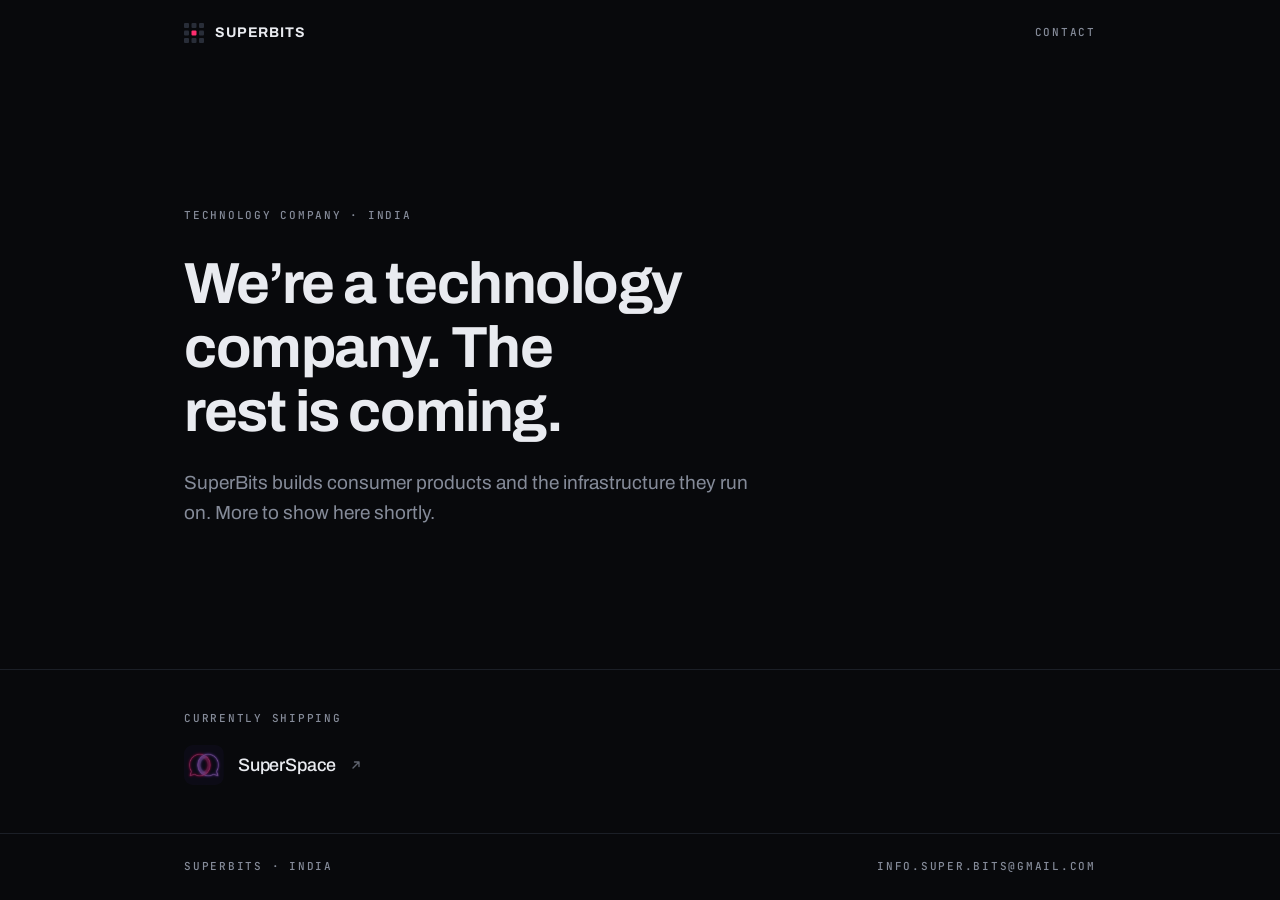
==== index.html @ 49a4d5e1 "feat: reference SuperSpace by its mark, and ship the SuperBits logo The card was doing too much for " ====
<!doctype html>
<html lang="en">
<head>
<meta charset="utf-8">
<meta name="viewport" content="width=device-width, initial-scale=1">
<title>SuperBits</title>
<meta name="description" content="SuperBits is a technology company. We build consumer products and the infrastructure they run on.">
<meta property="og:title" content="SuperBits">
<meta property="og:description" content="A technology company. We build consumer products and the infrastructure they run on.">
<meta property="og:type" content="website">
<meta property="og:url" content="https://superbits.in/">
<meta name="theme-color" content="#08090C">
<link rel="preconnect" href="https://fonts.googleapis.com">
<link rel="preconnect" href="https://fonts.gstatic.com" crossorigin>
<link rel="stylesheet" href="https://fonts.googleapis.com/css2?family=Archivo:wght@400;500;600;700&family=JetBrains+Mono:wght@500&display=swap">
<style>
:root{
  --ink:#08090C;
  --panel:#101217;
  --line:#1B1F27;
  --text:#E9EBF0;
  --muted:#858B99;
  --signal:#FF2D6F;
  --gutter:24px;
}
*{box-sizing:border-box}
html{-webkit-text-size-adjust:100%}
body{
  margin:0;
  min-height:100svh;
  display:flex;
  flex-direction:column;
  background:var(--ink);
  color:var(--text);
  font-family:Archivo,"Helvetica Neue",Arial,sans-serif;
  font-size:17px;
  line-height:1.6;
  -webkit-font-smoothing:antialiased;
  overflow-x:hidden;
}
a{color:inherit}
::selection{background:var(--signal);color:#fff}
:focus-visible{outline:2px solid var(--signal);outline-offset:3px;border-radius:2px}

.wrap{width:100%;max-width:960px;margin:0 auto;padding-inline:var(--gutter)}

.mono{
  font-family:"JetBrains Mono",ui-monospace,SFMono-Regular,Menlo,monospace;
  font-size:11px;font-weight:500;letter-spacing:.16em;text-transform:uppercase;
}

/* ---- header ---- */
header{padding-block:22px}
.bar{display:flex;align-items:center;justify-content:space-between;gap:16px}
.mark{display:flex;align-items:center;gap:11px;text-decoration:none}
.mark svg{display:block;flex:none}
.mark span{font-weight:700;letter-spacing:.06em;font-size:14px}
.bar a.contact{color:var(--muted);text-decoration:none;transition:color .15s}
.bar a.contact:hover{color:var(--text)}

/* ---- statement ---- */
main{flex:1;display:flex;align-items:center;padding-block:clamp(64px,14vh,140px)}
.eyebrow{color:var(--muted);display:block;margin-bottom:28px}
h1{
  margin:0 0 24px;
  font-weight:700;
  font-size:clamp(32px,6vw,58px);
  line-height:1.1;
  letter-spacing:-.025em;
  max-width:16ch;
  text-wrap:balance;
}
.lede{margin:0;color:var(--muted);font-size:clamp(16px,1.9vw,19px);line-height:1.6;max-width:52ch}

/* ---- currently shipping ---- */
.shipping{border-top:1px solid var(--line);padding-block:clamp(28px,5vw,40px)}
.shipping .mono{color:var(--muted);display:block;margin-bottom:18px}
.product{display:inline-flex;align-items:center;gap:14px;text-decoration:none}
/* The mark sits back until you reach for it — a reference, not a pitch. */
.product img{width:40px;height:40px;border-radius:9px;flex:none;opacity:.5;transition:opacity .18s}
.product .name{font-size:18px;font-weight:500;letter-spacing:-.01em;color:var(--text)}
.product .arrow{color:var(--muted);opacity:.7;transition:opacity .18s;display:block}
.product:hover img{opacity:1}
.product:hover .arrow{opacity:1;color:var(--text)}

/* ---- footer ---- */
footer{border-top:1px solid var(--line);padding-block:24px;color:var(--muted)}
.footrow{display:flex;justify-content:space-between;align-items:center;gap:14px;flex-wrap:wrap}
.footrow a{text-decoration:none}
.footrow a:hover{color:var(--text)}
</style>
</head>
<body>

<header>
  <div class="wrap bar">
    <span class="mark">
      <svg width="20" height="20" viewBox="0 0 20 20" aria-hidden="true">
        <g fill="#282D38">
          <rect x="0" y="0" width="5" height="5" rx="1"/><rect x="7.5" y="0" width="5" height="5" rx="1"/><rect x="15" y="0" width="5" height="5" rx="1"/>
          <rect x="0" y="7.5" width="5" height="5" rx="1"/><rect x="15" y="7.5" width="5" height="5" rx="1"/>
          <rect x="0" y="15" width="5" height="5" rx="1"/><rect x="7.5" y="15" width="5" height="5" rx="1"/><rect x="15" y="15" width="5" height="5" rx="1"/>
        </g>
        <rect x="7.5" y="7.5" width="5" height="5" rx="1" fill="#FF2D6F"/>
      </svg>
      <span>SUPERBITS</span>
    </span>
    <a class="contact mono" href="mailto:info.super.bits@gmail.com">Contact</a>
  </div>
</header>

<main>
  <div class="wrap">
    <span class="mono eyebrow">Technology company · India</span>
    <h1>We&rsquo;re a technology company. The rest is coming.</h1>
    <p class="lede">
      SuperBits builds consumer products and the infrastructure they run on.
      More to show here shortly.
    </p>
  </div>
</main>

<div class="shipping">
  <div class="wrap">
    <span class="mono">Currently shipping</span>
    <a class="product" href="https://play.google.com/store/apps/details?id=com.superbits.superspace.app" target="_blank" rel="noopener">
      <img src="[data-uri]" alt="" width="40" height="40">
      <span class="name">SuperSpace</span>
      <svg class="arrow" width="12" height="12" viewBox="0 0 16 16" fill="none" aria-hidden="true">
        <path d="M4 12L12 4M12 4H6M12 4v6" stroke="currentColor" stroke-width="1.8" stroke-linecap="round" stroke-linejoin="round"/>
      </svg>
    </a>
  </div>
</div>

<footer>
  <div class="wrap footrow">
    <span class="mono">SuperBits &middot; India</span>
    <span class="mono"><a href="mailto:info.super.bits@gmail.com">info.super.bits@gmail.com</a></span>
  </div>
</footer>

</body>
</html>
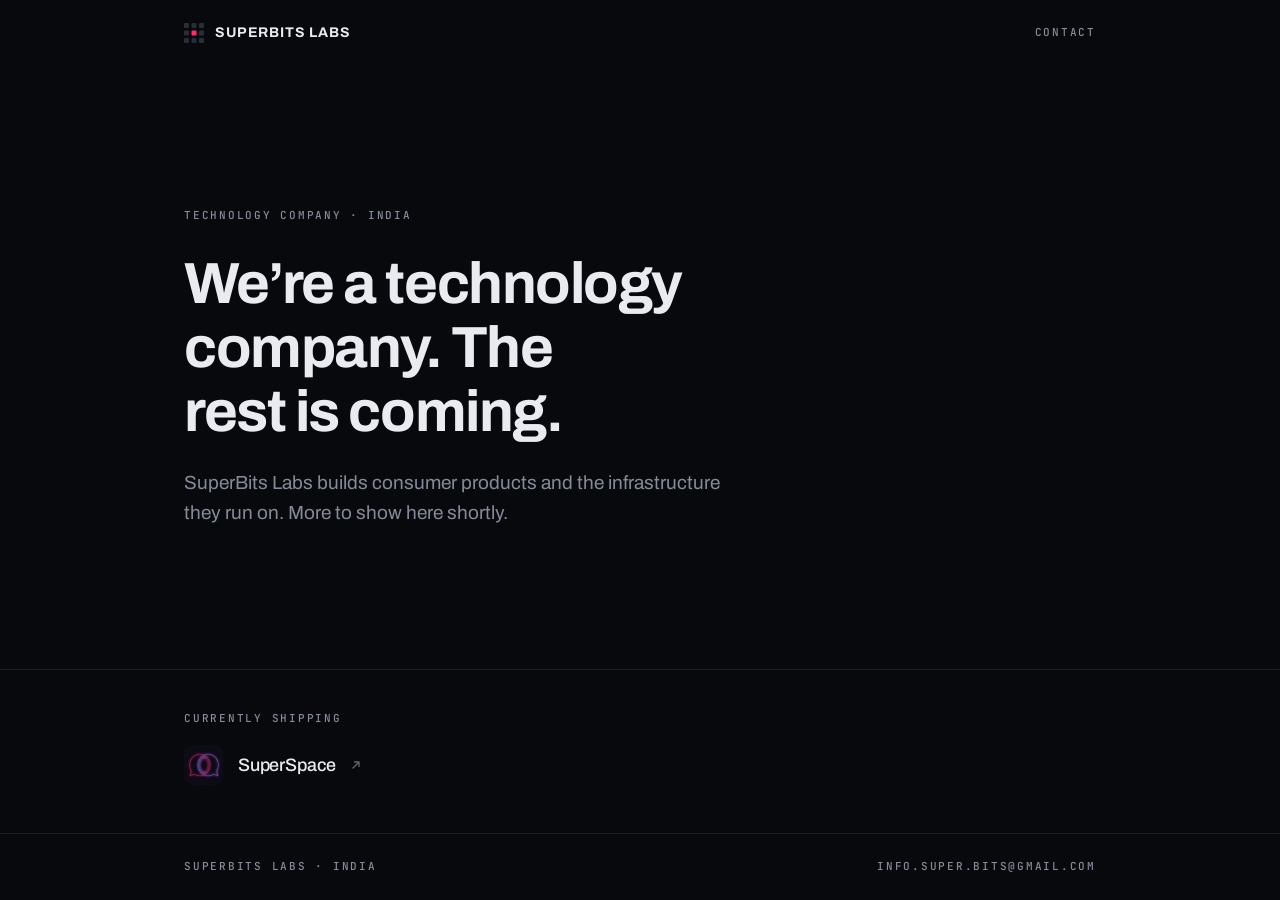
==== commit 9a6d383e: "feat: the company is SuperBits Labs Masthead, opening line, footer and page metadata all carry the f" ====
--- a/index.html
+++ b/index.html
@@ -3,9 +3,9 @@
 <head>
 <meta charset="utf-8">
 <meta name="viewport" content="width=device-width, initial-scale=1">
-<title>SuperBits</title>
-<meta name="description" content="SuperBits is a technology company. We build consumer products and the infrastructure they run on.">
-<meta property="og:title" content="SuperBits">
+<title>SuperBits Labs</title>
+<meta name="description" content="SuperBits Labs is a technology company. We build consumer products and the infrastructure they run on.">
+<meta property="og:title" content="SuperBits Labs">
 <meta property="og:description" content="A technology company. We build consumer products and the infrastructure they run on.">
 <meta property="og:type" content="website">
 <meta property="og:url" content="https://superbits.in/">
@@ -103,7 +103,7 @@
         </g>
         <rect x="7.5" y="7.5" width="5" height="5" rx="1" fill="#FF2D6F"/>
       </svg>
-      <span>SUPERBITS</span>
+      <span>SUPERBITS&nbsp;LABS</span>
     </span>
     <a class="contact mono" href="mailto:info.super.bits@gmail.com">Contact</a>
   </div>
@@ -114,7 +114,7 @@
     <span class="mono eyebrow">Technology company · India</span>
     <h1>We&rsquo;re a technology company. The rest is coming.</h1>
     <p class="lede">
-      SuperBits builds consumer products and the infrastructure they run on.
+      SuperBits Labs builds consumer products and the infrastructure they run on.
       More to show here shortly.
     </p>
   </div>
@@ -135,7 +135,7 @@
 
 <footer>
   <div class="wrap footrow">
-    <span class="mono">SuperBits &middot; India</span>
+    <span class="mono">SuperBits Labs &middot; India</span>
     <span class="mono"><a href="mailto:info.super.bits@gmail.com">info.super.bits@gmail.com</a></span>
   </div>
 </footer>
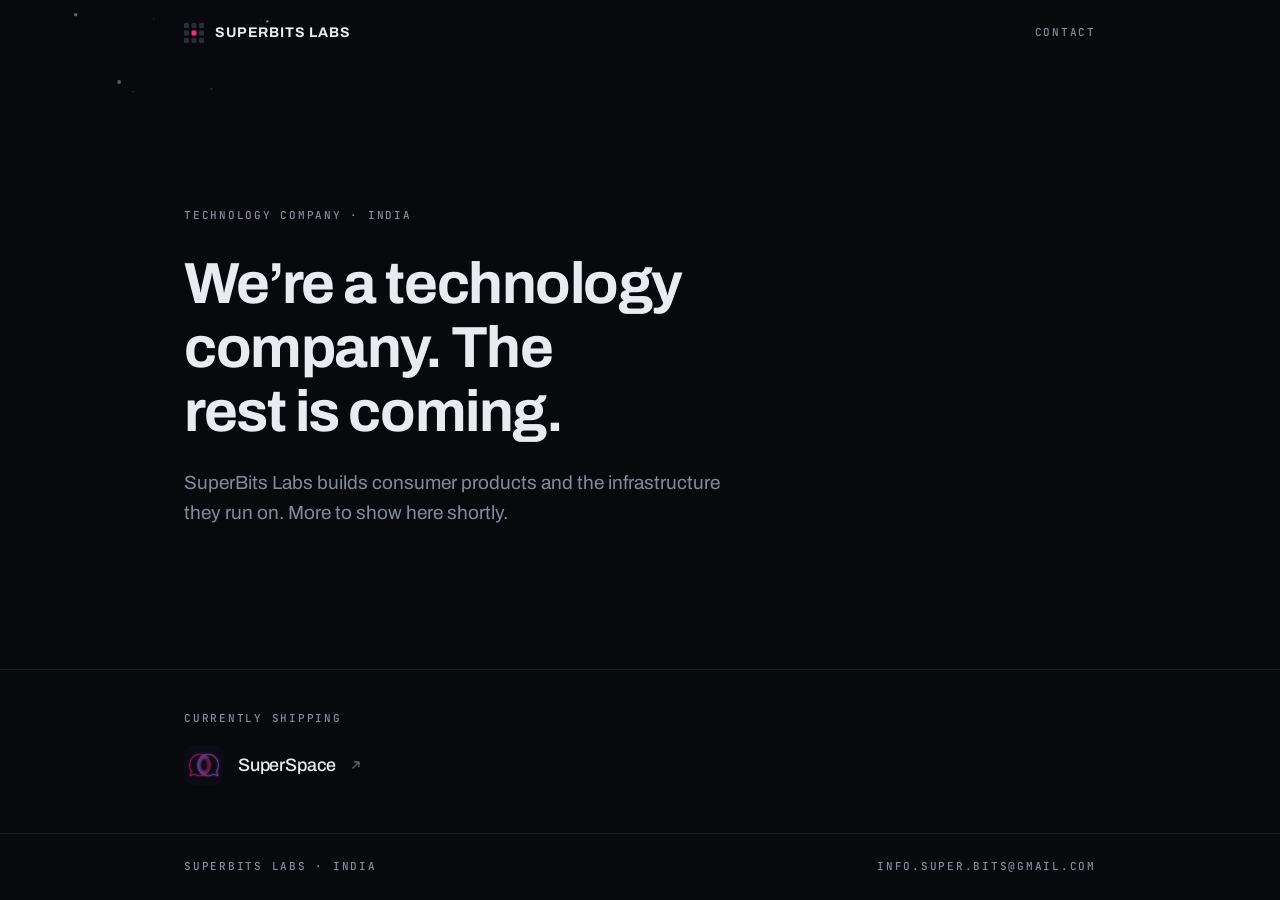
==== commit 1f29231c: "feat: a sky behind the page Three depth layers of stars, drifting slowly and twinkling, with a paral" ====
--- a/index.html
+++ b/index.html
@@ -49,6 +49,12 @@
   font-size:11px;font-weight:500;letter-spacing:.16em;text-transform:uppercase;
 }
 
+/* ---- sky ---- */
+/* Behind everything, above the body's ground colour. The content layers sit
+   at z-index 1 so nothing here can ever land on top of a word. */
+#sky{position:fixed;inset:0;z-index:0;pointer-events:none;display:block}
+header,main,.shipping,footer{position:relative;z-index:1}
+
 /* ---- header ---- */
 header{padding-block:22px}
 .bar{display:flex;align-items:center;justify-content:space-between;gap:16px}
@@ -91,6 +97,8 @@
 </style>
 </head>
 <body>
+
+<canvas id="sky" aria-hidden="true"></canvas>
 
 <header>
   <div class="wrap bar">
@@ -140,5 +148,162 @@
   </div>
 </footer>
 
+<script>
+(function () {
+  var canvas = document.getElementById('sky');
+  var ctx = canvas.getContext('2d');
+  var still = window.matchMedia('(prefers-reduced-motion: reduce)');
+  var fine = window.matchMedia('(pointer: fine)');
+
+  // Three depths. Having the near layer move and react more than the far one
+  // is what reads as distance — a single flat field of dots reads as noise.
+  var LAYERS = [
+    { depth: 0.30, size: 0.65, alpha: 0.26, drift: 3,  twinkle: 0.7 },
+    { depth: 0.62, size: 0.95, alpha: 0.38, drift: 6,  twinkle: 1.0 },
+    { depth: 1.00, size: 1.40, alpha: 0.55, drift: 10, twinkle: 1.4 }
+  ];
+  var REACH = 150;   // px around the cursor that brightens
+  var SHIFT = 26;    // px of parallax at the nearest layer
+
+  var stars = [], w = 0, h = 0, raf = null, last = 0;
+  var pointer = { nx: 0.5, ny: 0.5, x: -1e4, y: -1e4, live: false };
+  var eased = { x: 0.5, y: 0.5 };
+
+  function build() {
+    var dpr = Math.min(window.devicePixelRatio || 1, 2);
+    w = canvas.clientWidth;
+    h = canvas.clientHeight;
+    canvas.width = Math.round(w * dpr);
+    canvas.height = Math.round(h * dpr);
+    ctx.setTransform(dpr, 0, 0, dpr, 0, 0);
+
+    // Counted by area, so a phone doesn't draw a desktop's worth of stars.
+    var count = Math.min(Math.round(w * h / 5200), 260);
+    stars = [];
+    for (var i = 0; i < count; i++) {
+      var layer = LAYERS[i % LAYERS.length];
+      stars.push({
+        layer: layer,
+        x: Math.random() * w,
+        y: Math.random() * h,
+        r: layer.size * (0.6 + Math.random() * 0.8),
+        vx: (Math.random() - 0.5) * layer.drift,
+        vy: layer.drift * (0.25 + Math.random() * 0.4),
+        phase: Math.random() * Math.PI * 2,
+        // A handful carry the brand colour. Any more and it stops being a
+        // night sky and starts being a logo.
+        warm: Math.random() < 0.07
+      });
+    }
+  }
+
+  function paint(now, moving) {
+    ctx.clearRect(0, 0, w, h);
+    var px = (eased.x - 0.5) * SHIFT;
+    var py = (eased.y - 0.5) * SHIFT;
+
+    for (var i = 0; i < stars.length; i++) {
+      var s = stars[i];
+      var x = s.x - px * s.layer.depth;
+      var y = s.y - py * s.layer.depth;
+      var a = s.layer.alpha;
+      var r = s.r;
+
+      if (moving) {
+        a *= 0.64 + 0.36 * Math.sin(now * 0.0011 * s.layer.twinkle + s.phase);
+      }
+      if (pointer.live) {
+        var dx = x - pointer.x, dy = y - pointer.y;
+        var d = Math.sqrt(dx * dx + dy * dy);
+        if (d < REACH) {
+          var near = 1 - d / REACH;
+          a = Math.min(1, a + near * near * 0.55);
+          r += near * near * 1.1;
+        }
+      }
+
+      ctx.globalAlpha = a;
+      ctx.fillStyle = s.warm ? '#FF2D6F' : '#E9EBF0';
+      ctx.beginPath();
+      ctx.arc(x, y, r, 0, Math.PI * 2);
+      ctx.fill();
+    }
+    ctx.globalAlpha = 1;
+  }
+
+  function frame(now) {
+    var dt = Math.min((now - last) / 1000, 0.05);
+    last = now;
+    eased.x += (pointer.nx - eased.x) * 0.05;
+    eased.y += (pointer.ny - eased.y) * 0.05;
+
+    for (var i = 0; i < stars.length; i++) {
+      var s = stars[i];
+      s.x += s.vx * dt;
+      s.y += s.vy * dt;
+      if (s.y - 3 > h) { s.y = -3; s.x = Math.random() * w; }
+      if (s.x < -3) s.x = w + 3; else if (s.x > w + 3) s.x = -3;
+    }
+    paint(now, true);
+    raf = requestAnimationFrame(frame);
+  }
+
+  function start() {
+    stop();
+    if (still.matches) { paint(0, false); return; }   // one static sky, still a sky
+    last = performance.now();
+    raf = requestAnimationFrame(frame);
+  }
+  function stop() {
+    if (raf !== null) { cancelAnimationFrame(raf); raf = null; }
+  }
+
+  build();
+  start();
+
+  // Mobile browsers fire resize when the URL bar slides away. Rebuilding on
+  // that would reshuffle the whole sky mid-scroll, so only a real change counts.
+  var lastW = window.innerWidth, lastH = window.innerHeight;
+  window.addEventListener('resize', function () {
+    if (window.innerWidth === lastW && Math.abs(window.innerHeight - lastH) < 120) return;
+    lastW = window.innerWidth; lastH = window.innerHeight;
+    build();
+    start();
+  });
+
+  // Hover only where there is a real cursor; a touch screen has none, and the
+  // drift is the whole effect there.
+  if (fine.matches) {
+    window.addEventListener('pointermove', function (e) {
+      if (e.pointerType !== 'mouse') return;
+      pointer.live = true;
+      pointer.x = e.clientX;
+      pointer.y = e.clientY;
+      pointer.nx = e.clientX / window.innerWidth;
+      pointer.ny = e.clientY / window.innerHeight;
+      if (still.matches) paint(0, false);
+    }, { passive: true });
+
+    // pointerleave doesn't fire on window. A mouseout with no relatedTarget
+    // is the one event that reliably means "the cursor left the page".
+    var release = function () {
+      pointer.live = false;
+      pointer.nx = 0.5;
+      pointer.ny = 0.5;
+      if (still.matches) paint(0, false);
+    };
+    document.addEventListener('mouseout', function (e) {
+      if (!e.relatedTarget) release();
+    });
+    window.addEventListener('blur', release);
+  }
+
+  // Nothing to animate for a tab nobody is looking at.
+  document.addEventListener('visibilitychange', function () {
+    if (document.hidden) stop(); else start();
+  });
+})();
+</script>
+
 </body>
 </html>
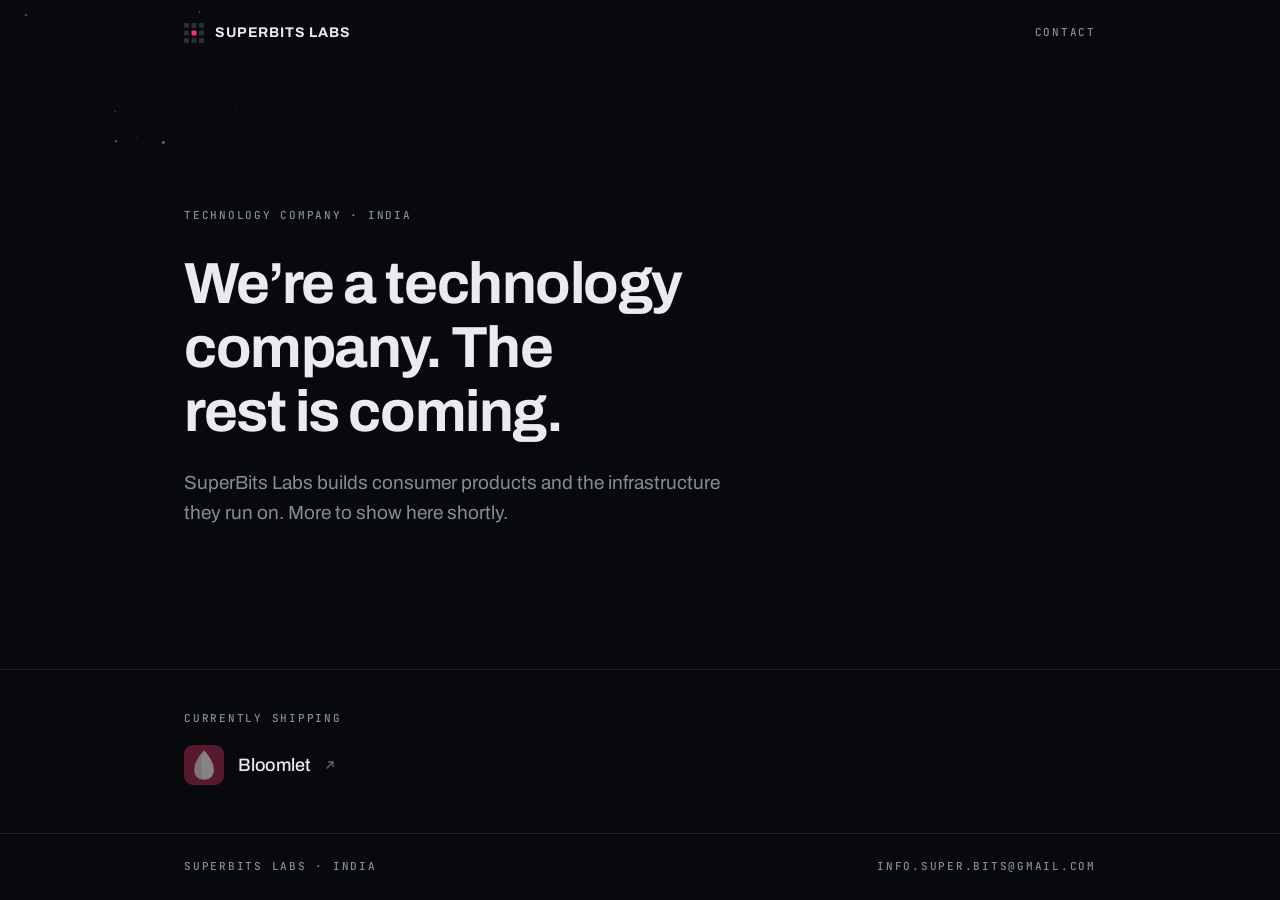
==== commit f5772848: "feat: the product is Bloomlet, and it points at its own site Name, icon and destination all move tog" ====
--- a/index.html
+++ b/index.html
@@ -131,9 +131,9 @@
 <div class="shipping">
   <div class="wrap">
     <span class="mono">Currently shipping</span>
-    <a class="product" href="https://play.google.com/store/apps/details?id=com.superbits.superspace.app" target="_blank" rel="noopener">
-      <img src="[data-uri]" alt="" width="40" height="40">
-      <span class="name">SuperSpace</span>
+    <a class="product" href="https://bloomlet.superbits.in" target="_blank" rel="noopener">
+      <img src="[data-uri]" alt="" width="40" height="40">
+      <span class="name">Bloomlet</span>
       <svg class="arrow" width="12" height="12" viewBox="0 0 16 16" fill="none" aria-hidden="true">
         <path d="M4 12L12 4M12 4H6M12 4v6" stroke="currentColor" stroke-width="1.8" stroke-linecap="round" stroke-linejoin="round"/>
       </svg>
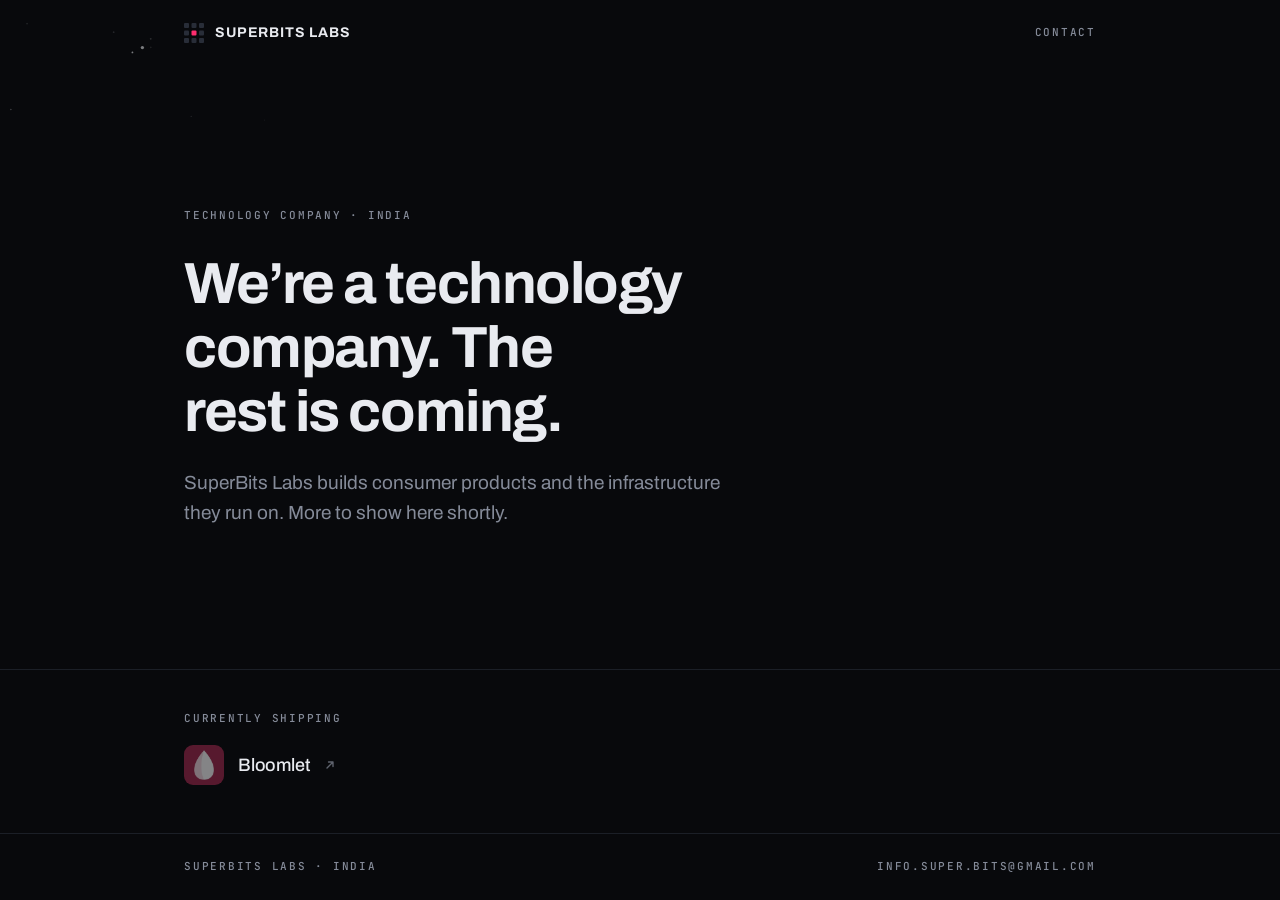
==== commit eb98deb0: "feat: a favicon The mark on its own rounded ground rather than the bare grid: the site version is ne" ====
--- a/index.html
+++ b/index.html
@@ -10,6 +10,12 @@
 <meta property="og:type" content="website">
 <meta property="og:url" content="https://superbits.in/">
 <meta name="theme-color" content="#08090C">
+<!-- The mark on its own ground, so it reads against light and dark browser
+     chrome alike. Inline, because the whole site is one file to copy and a
+     favicon is not worth a second request. apple-touch-icon.png is a real
+     file: iOS wants a PNG and ignores data URIs here. -->
+<link rel="icon" type="image/svg+xml" href="data:image/svg+xml,<svg xmlns='http://www.w3.org/2000/svg' viewBox='0 0 32 32'><rect width='32' height='32' rx='7' fill='%230B0D12'/><g fill='%233D4453'><rect x='3.2' y='3.2' width='6.4' height='6.4' rx='1.28'/><rect x='12.8' y='3.2' width='6.4' height='6.4' rx='1.28'/><rect x='22.4' y='3.2' width='6.4' height='6.4' rx='1.28'/><rect x='3.2' y='12.8' width='6.4' height='6.4' rx='1.28'/><rect x='22.4' y='12.8' width='6.4' height='6.4' rx='1.28'/><rect x='3.2' y='22.4' width='6.4' height='6.4' rx='1.28'/><rect x='12.8' y='22.4' width='6.4' height='6.4' rx='1.28'/><rect x='22.4' y='22.4' width='6.4' height='6.4' rx='1.28'/></g><rect x='12.8' y='12.8' width='6.4' height='6.4' rx='1.28' fill='%23FF2D6F'/></svg>">
+<link rel="apple-touch-icon" href="apple-touch-icon.png">
 <link rel="preconnect" href="https://fonts.googleapis.com">
 <link rel="preconnect" href="https://fonts.gstatic.com" crossorigin>
 <link rel="stylesheet" href="https://fonts.googleapis.com/css2?family=Archivo:wght@400;500;600;700&family=JetBrains+Mono:wght@500&display=swap">
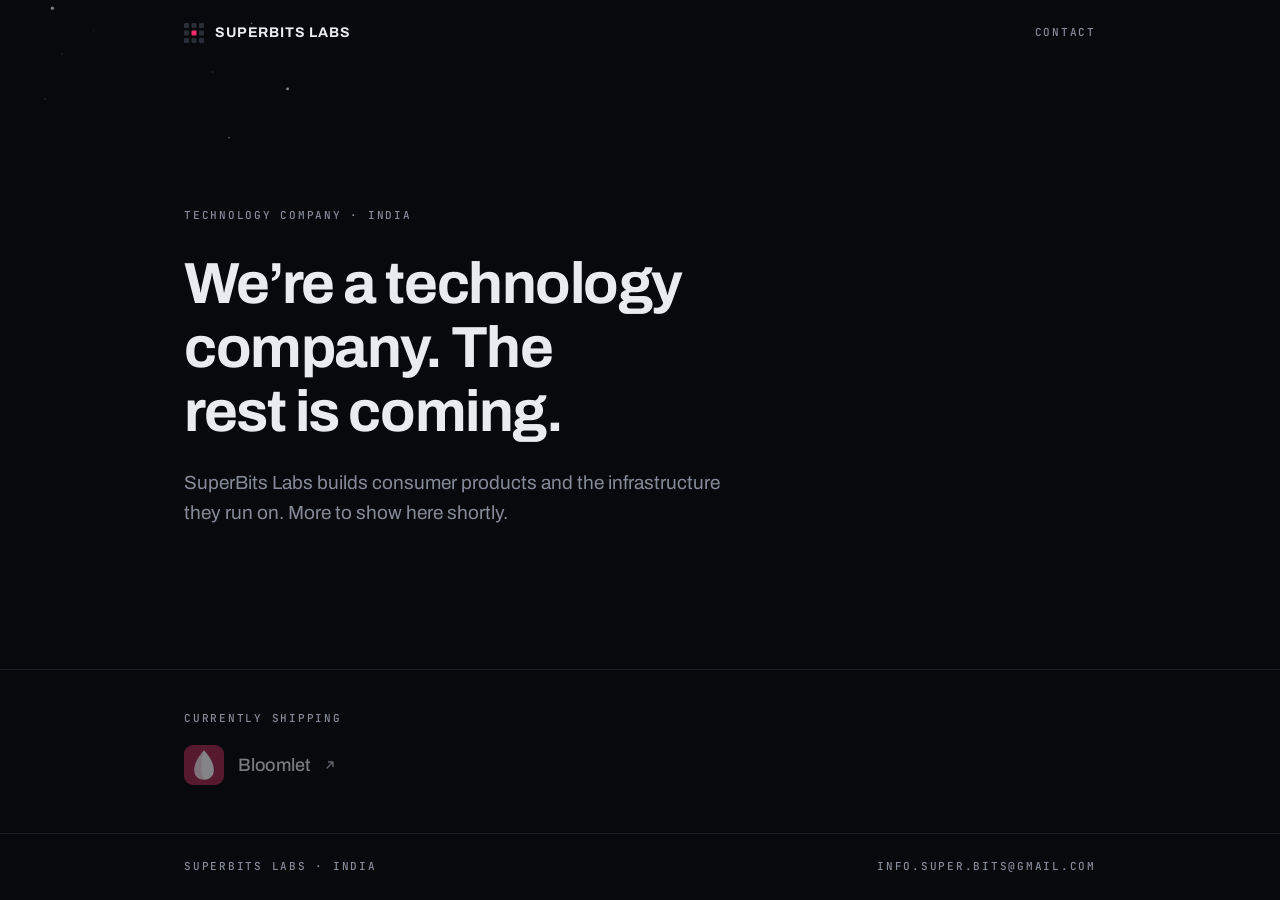
==== commit b8c0e9f3: "Change Bloomlet name opacity in index.html" ====
--- a/index.html
+++ b/index.html
@@ -139,7 +139,7 @@
     <span class="mono">Currently shipping</span>
     <a class="product" href="https://bloomlet.superbits.in" target="_blank" rel="noopener">
       <img src="[data-uri]" alt="" width="40" height="40">
-      <span class="name">Bloomlet</span>
+      <span class="name" style="opacity: 0.5;">Bloomlet</span>
       <svg class="arrow" width="12" height="12" viewBox="0 0 16 16" fill="none" aria-hidden="true">
         <path d="M4 12L12 4M12 4H6M12 4v6" stroke="currentColor" stroke-width="1.8" stroke-linecap="round" stroke-linejoin="round"/>
       </svg>
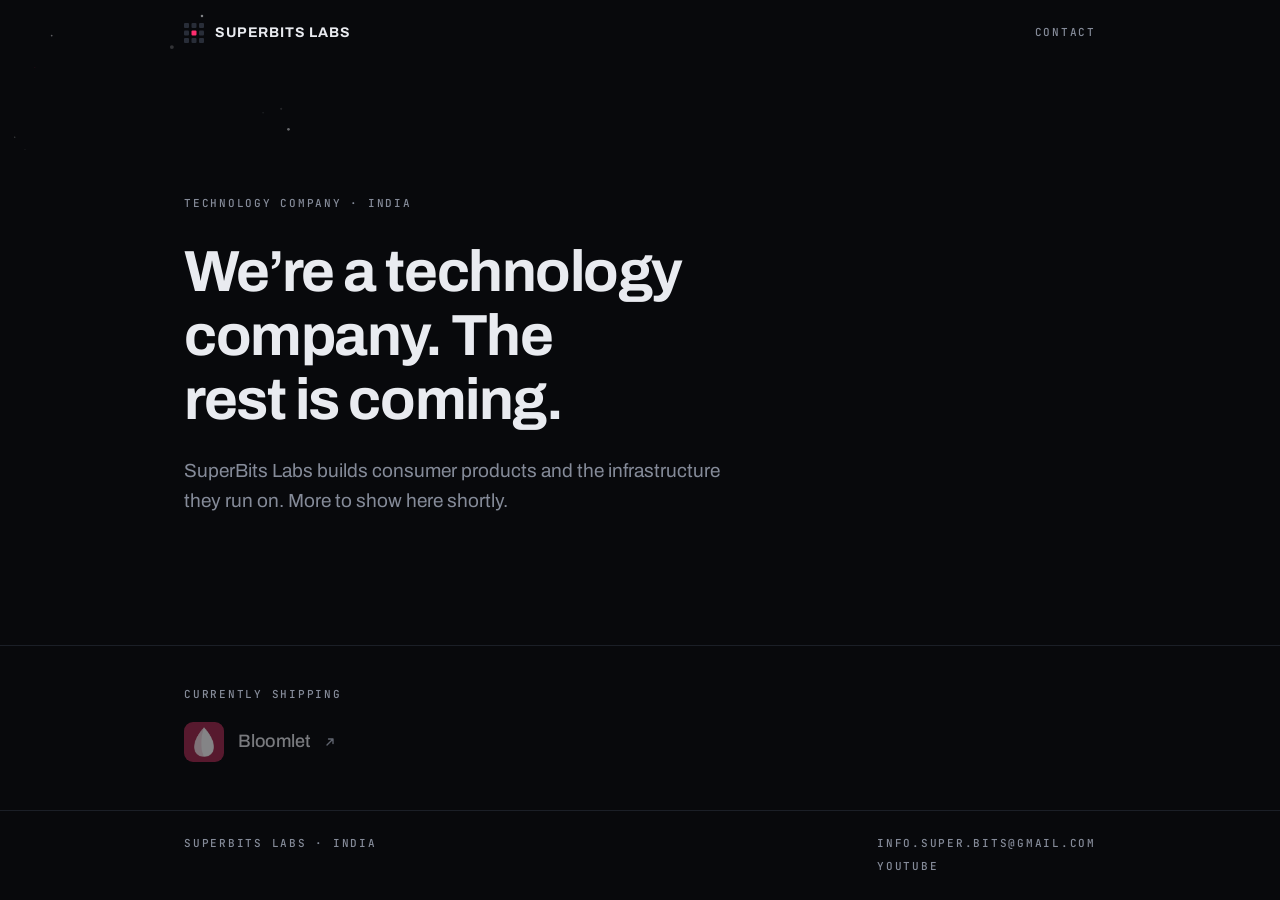
==== commit b906eebe: "feat: link the YouTube channel from the footer Under the email, as a stack rather than a second item" ====
--- a/index.html
+++ b/index.html
@@ -97,9 +97,13 @@
 
 /* ---- footer ---- */
 footer{border-top:1px solid var(--line);padding-block:24px;color:var(--muted)}
-.footrow{display:flex;justify-content:space-between;align-items:center;gap:14px;flex-wrap:wrap}
+.footrow{display:flex;justify-content:space-between;align-items:flex-start;gap:14px;flex-wrap:wrap}
 .footrow a{text-decoration:none}
 .footrow a:hover{color:var(--text)}
+/* Stacked rather than strung along one line: a second channel will want a
+   third row, and left-aligned so the shorter one isn't left floating when
+   the footer wraps on a phone. */
+.footlinks{display:flex;flex-direction:column;gap:6px}
 </style>
 </head>
 <body>
@@ -150,7 +154,10 @@
 <footer>
   <div class="wrap footrow">
     <span class="mono">SuperBits Labs &middot; India</span>
-    <span class="mono"><a href="mailto:info.super.bits@gmail.com">info.super.bits@gmail.com</a></span>
+    <span class="mono footlinks">
+      <a href="mailto:info.super.bits@gmail.com">info.super.bits@gmail.com</a>
+      <a href="https://www.youtube.com/@SuperbitsLabs" target="_blank" rel="noopener">YouTube</a>
+    </span>
   </div>
 </footer>
 
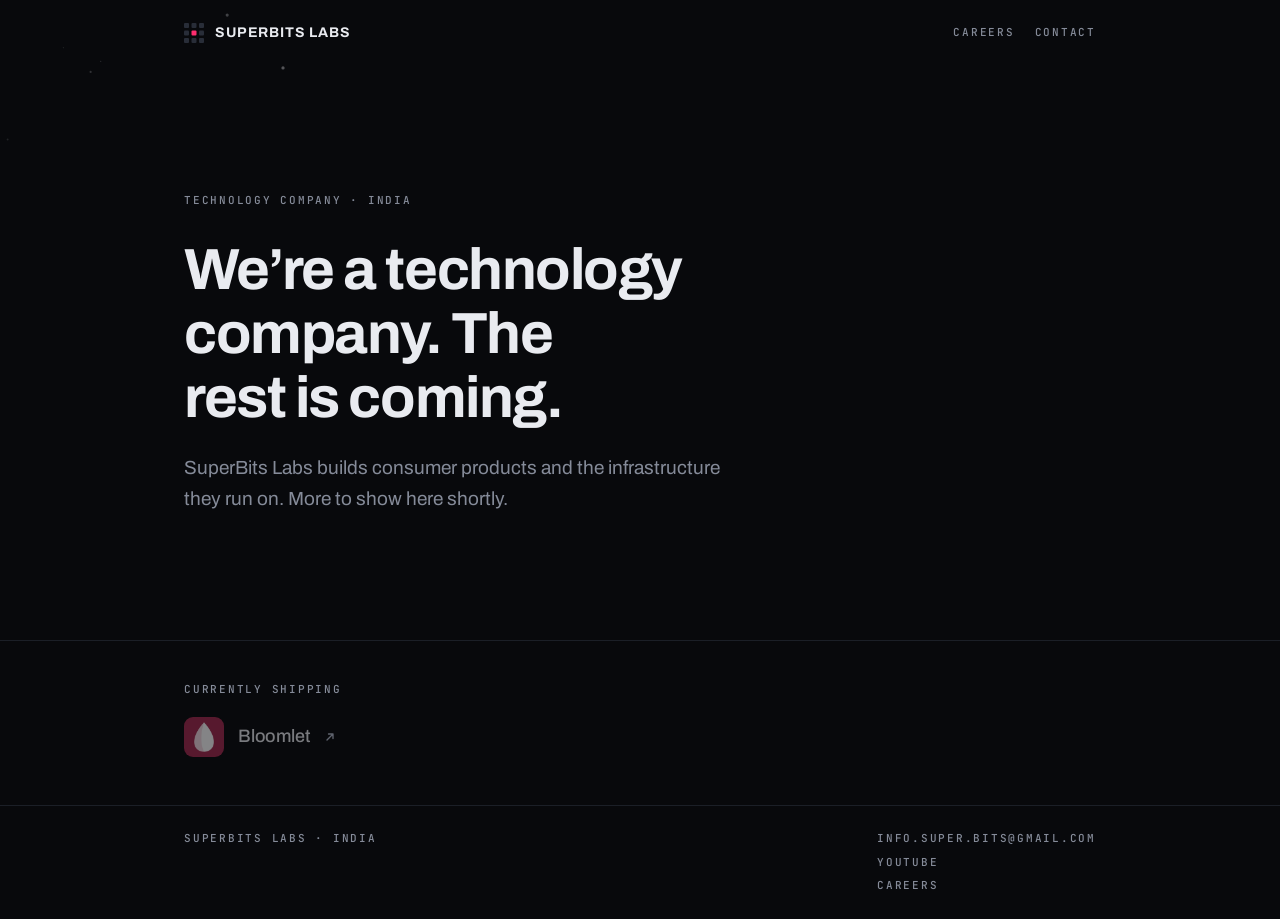
==== commit df314439: "feat: a careers page at /careers Six roles — mobile, backend, web, trust and safety, growth and part" ====
--- a/index.html
+++ b/index.html
@@ -19,92 +19,7 @@
 <link rel="preconnect" href="https://fonts.googleapis.com">
 <link rel="preconnect" href="https://fonts.gstatic.com" crossorigin>
 <link rel="stylesheet" href="https://fonts.googleapis.com/css2?family=Archivo:wght@400;500;600;700&family=JetBrains+Mono:wght@500&display=swap">
-<style>
-:root{
-  --ink:#08090C;
-  --panel:#101217;
-  --line:#1B1F27;
-  --text:#E9EBF0;
-  --muted:#858B99;
-  --signal:#FF2D6F;
-  --gutter:24px;
-}
-*{box-sizing:border-box}
-html{-webkit-text-size-adjust:100%}
-body{
-  margin:0;
-  min-height:100svh;
-  display:flex;
-  flex-direction:column;
-  background:var(--ink);
-  color:var(--text);
-  font-family:Archivo,"Helvetica Neue",Arial,sans-serif;
-  font-size:17px;
-  line-height:1.6;
-  -webkit-font-smoothing:antialiased;
-  overflow-x:hidden;
-}
-a{color:inherit}
-::selection{background:var(--signal);color:#fff}
-:focus-visible{outline:2px solid var(--signal);outline-offset:3px;border-radius:2px}
-
-.wrap{width:100%;max-width:960px;margin:0 auto;padding-inline:var(--gutter)}
-
-.mono{
-  font-family:"JetBrains Mono",ui-monospace,SFMono-Regular,Menlo,monospace;
-  font-size:11px;font-weight:500;letter-spacing:.16em;text-transform:uppercase;
-}
-
-/* ---- sky ---- */
-/* Behind everything, above the body's ground colour. The content layers sit
-   at z-index 1 so nothing here can ever land on top of a word. */
-#sky{position:fixed;inset:0;z-index:0;pointer-events:none;display:block}
-header,main,.shipping,footer{position:relative;z-index:1}
-
-/* ---- header ---- */
-header{padding-block:22px}
-.bar{display:flex;align-items:center;justify-content:space-between;gap:16px}
-.mark{display:flex;align-items:center;gap:11px;text-decoration:none}
-.mark svg{display:block;flex:none}
-.mark span{font-weight:700;letter-spacing:.06em;font-size:14px}
-.bar a.contact{color:var(--muted);text-decoration:none;transition:color .15s}
-.bar a.contact:hover{color:var(--text)}
-
-/* ---- statement ---- */
-main{flex:1;display:flex;align-items:center;padding-block:clamp(64px,14vh,140px)}
-.eyebrow{color:var(--muted);display:block;margin-bottom:28px}
-h1{
-  margin:0 0 24px;
-  font-weight:700;
-  font-size:clamp(32px,6vw,58px);
-  line-height:1.1;
-  letter-spacing:-.025em;
-  max-width:16ch;
-  text-wrap:balance;
-}
-.lede{margin:0;color:var(--muted);font-size:clamp(16px,1.9vw,19px);line-height:1.6;max-width:52ch}
-
-/* ---- currently shipping ---- */
-.shipping{border-top:1px solid var(--line);padding-block:clamp(28px,5vw,40px)}
-.shipping .mono{color:var(--muted);display:block;margin-bottom:18px}
-.product{display:inline-flex;align-items:center;gap:14px;text-decoration:none}
-/* The mark sits back until you reach for it — a reference, not a pitch. */
-.product img{width:40px;height:40px;border-radius:9px;flex:none;opacity:.5;transition:opacity .18s}
-.product .name{font-size:18px;font-weight:500;letter-spacing:-.01em;color:var(--text)}
-.product .arrow{color:var(--muted);opacity:.7;transition:opacity .18s;display:block}
-.product:hover img{opacity:1}
-.product:hover .arrow{opacity:1;color:var(--text)}
-
-/* ---- footer ---- */
-footer{border-top:1px solid var(--line);padding-block:24px;color:var(--muted)}
-.footrow{display:flex;justify-content:space-between;align-items:flex-start;gap:14px;flex-wrap:wrap}
-.footrow a{text-decoration:none}
-.footrow a:hover{color:var(--text)}
-/* Stacked rather than strung along one line: a second channel will want a
-   third row, and left-aligned so the shorter one isn't left floating when
-   the footer wraps on a phone. */
-.footlinks{display:flex;flex-direction:column;gap:6px}
-</style>
+<link rel="stylesheet" href="site.css">
 </head>
 <body>
 
@@ -123,7 +38,10 @@
       </svg>
       <span>SUPERBITS&nbsp;LABS</span>
     </span>
-    <a class="contact mono" href="mailto:info.super.bits@gmail.com">Contact</a>
+    <nav class="navlinks mono">
+      <a class="contact" href="careers/">Careers</a>
+      <a class="contact" href="mailto:info.super.bits@gmail.com">Contact</a>
+    </nav>
   </div>
 </header>
 
@@ -157,166 +75,12 @@
     <span class="mono footlinks">
       <a href="mailto:info.super.bits@gmail.com">info.super.bits@gmail.com</a>
       <a href="https://www.youtube.com/@SuperbitsLabs" target="_blank" rel="noopener">YouTube</a>
+      <a href="careers/">Careers</a>
     </span>
   </div>
 </footer>
 
-<script>
-(function () {
-  var canvas = document.getElementById('sky');
-  var ctx = canvas.getContext('2d');
-  var still = window.matchMedia('(prefers-reduced-motion: reduce)');
-  var fine = window.matchMedia('(pointer: fine)');
-
-  // Three depths. Having the near layer move and react more than the far one
-  // is what reads as distance — a single flat field of dots reads as noise.
-  var LAYERS = [
-    { depth: 0.30, size: 0.65, alpha: 0.26, drift: 3,  twinkle: 0.7 },
-    { depth: 0.62, size: 0.95, alpha: 0.38, drift: 6,  twinkle: 1.0 },
-    { depth: 1.00, size: 1.40, alpha: 0.55, drift: 10, twinkle: 1.4 }
-  ];
-  var REACH = 150;   // px around the cursor that brightens
-  var SHIFT = 26;    // px of parallax at the nearest layer
-
-  var stars = [], w = 0, h = 0, raf = null, last = 0;
-  var pointer = { nx: 0.5, ny: 0.5, x: -1e4, y: -1e4, live: false };
-  var eased = { x: 0.5, y: 0.5 };
-
-  function build() {
-    var dpr = Math.min(window.devicePixelRatio || 1, 2);
-    w = canvas.clientWidth;
-    h = canvas.clientHeight;
-    canvas.width = Math.round(w * dpr);
-    canvas.height = Math.round(h * dpr);
-    ctx.setTransform(dpr, 0, 0, dpr, 0, 0);
-
-    // Counted by area, so a phone doesn't draw a desktop's worth of stars.
-    var count = Math.min(Math.round(w * h / 5200), 260);
-    stars = [];
-    for (var i = 0; i < count; i++) {
-      var layer = LAYERS[i % LAYERS.length];
-      stars.push({
-        layer: layer,
-        x: Math.random() * w,
-        y: Math.random() * h,
-        r: layer.size * (0.6 + Math.random() * 0.8),
-        vx: (Math.random() - 0.5) * layer.drift,
-        vy: layer.drift * (0.25 + Math.random() * 0.4),
-        phase: Math.random() * Math.PI * 2,
-        // A handful carry the brand colour. Any more and it stops being a
-        // night sky and starts being a logo.
-        warm: Math.random() < 0.07
-      });
-    }
-  }
-
-  function paint(now, moving) {
-    ctx.clearRect(0, 0, w, h);
-    var px = (eased.x - 0.5) * SHIFT;
-    var py = (eased.y - 0.5) * SHIFT;
-
-    for (var i = 0; i < stars.length; i++) {
-      var s = stars[i];
-      var x = s.x - px * s.layer.depth;
-      var y = s.y - py * s.layer.depth;
-      var a = s.layer.alpha;
-      var r = s.r;
-
-      if (moving) {
-        a *= 0.64 + 0.36 * Math.sin(now * 0.0011 * s.layer.twinkle + s.phase);
-      }
-      if (pointer.live) {
-        var dx = x - pointer.x, dy = y - pointer.y;
-        var d = Math.sqrt(dx * dx + dy * dy);
-        if (d < REACH) {
-          var near = 1 - d / REACH;
-          a = Math.min(1, a + near * near * 0.55);
-          r += near * near * 1.1;
-        }
-      }
-
-      ctx.globalAlpha = a;
-      ctx.fillStyle = s.warm ? '#FF2D6F' : '#E9EBF0';
-      ctx.beginPath();
-      ctx.arc(x, y, r, 0, Math.PI * 2);
-      ctx.fill();
-    }
-    ctx.globalAlpha = 1;
-  }
-
-  function frame(now) {
-    var dt = Math.min((now - last) / 1000, 0.05);
-    last = now;
-    eased.x += (pointer.nx - eased.x) * 0.05;
-    eased.y += (pointer.ny - eased.y) * 0.05;
-
-    for (var i = 0; i < stars.length; i++) {
-      var s = stars[i];
-      s.x += s.vx * dt;
-      s.y += s.vy * dt;
-      if (s.y - 3 > h) { s.y = -3; s.x = Math.random() * w; }
-      if (s.x < -3) s.x = w + 3; else if (s.x > w + 3) s.x = -3;
-    }
-    paint(now, true);
-    raf = requestAnimationFrame(frame);
-  }
-
-  function start() {
-    stop();
-    if (still.matches) { paint(0, false); return; }   // one static sky, still a sky
-    last = performance.now();
-    raf = requestAnimationFrame(frame);
-  }
-  function stop() {
-    if (raf !== null) { cancelAnimationFrame(raf); raf = null; }
-  }
-
-  build();
-  start();
-
-  // Mobile browsers fire resize when the URL bar slides away. Rebuilding on
-  // that would reshuffle the whole sky mid-scroll, so only a real change counts.
-  var lastW = window.innerWidth, lastH = window.innerHeight;
-  window.addEventListener('resize', function () {
-    if (window.innerWidth === lastW && Math.abs(window.innerHeight - lastH) < 120) return;
-    lastW = window.innerWidth; lastH = window.innerHeight;
-    build();
-    start();
-  });
-
-  // Hover only where there is a real cursor; a touch screen has none, and the
-  // drift is the whole effect there.
-  if (fine.matches) {
-    window.addEventListener('pointermove', function (e) {
-      if (e.pointerType !== 'mouse') return;
-      pointer.live = true;
-      pointer.x = e.clientX;
-      pointer.y = e.clientY;
-      pointer.nx = e.clientX / window.innerWidth;
-      pointer.ny = e.clientY / window.innerHeight;
-      if (still.matches) paint(0, false);
-    }, { passive: true });
-
-    // pointerleave doesn't fire on window. A mouseout with no relatedTarget
-    // is the one event that reliably means "the cursor left the page".
-    var release = function () {
-      pointer.live = false;
-      pointer.nx = 0.5;
-      pointer.ny = 0.5;
-      if (still.matches) paint(0, false);
-    };
-    document.addEventListener('mouseout', function (e) {
-      if (!e.relatedTarget) release();
-    });
-    window.addEventListener('blur', release);
-  }
-
-  // Nothing to animate for a tab nobody is looking at.
-  document.addEventListener('visibilitychange', function () {
-    if (document.hidden) stop(); else start();
-  });
-})();
-</script>
+<script src="sky.js"></script>
 
 </body>
 </html>
--- a/site.css
+++ b/site.css
@@ -0,0 +1,111 @@
+:root{
+  --ink:#08090C;
+  --panel:#101217;
+  --line:#1B1F27;
+  --text:#E9EBF0;
+  --muted:#858B99;
+  --signal:#FF2D6F;
+  --gutter:24px;
+}
+*{box-sizing:border-box}
+html{-webkit-text-size-adjust:100%}
+body{
+  margin:0;
+  min-height:100svh;
+  display:flex;
+  flex-direction:column;
+  background:var(--ink);
+  color:var(--text);
+  font-family:Archivo,"Helvetica Neue",Arial,sans-serif;
+  font-size:17px;
+  line-height:1.6;
+  -webkit-font-smoothing:antialiased;
+  overflow-x:hidden;
+}
+a{color:inherit}
+::selection{background:var(--signal);color:#fff}
+:focus-visible{outline:2px solid var(--signal);outline-offset:3px;border-radius:2px}
+
+.wrap{width:100%;max-width:960px;margin:0 auto;padding-inline:var(--gutter)}
+
+.mono{
+  font-family:"JetBrains Mono",ui-monospace,SFMono-Regular,Menlo,monospace;
+  font-size:11px;font-weight:500;letter-spacing:.16em;text-transform:uppercase;
+}
+
+/* ---- sky ---- */
+/* Behind everything, above the body's ground colour. The content layers sit
+   at z-index 1 so nothing here can ever land on top of a word. */
+#sky{position:fixed;inset:0;z-index:0;pointer-events:none;display:block}
+header,main,.shipping,footer{position:relative;z-index:1}
+
+/* ---- header ---- */
+header{padding-block:22px}
+.bar{display:flex;align-items:center;justify-content:space-between;gap:16px}
+.mark{display:flex;align-items:center;gap:11px;text-decoration:none}
+.mark svg{display:block;flex:none}
+.mark span{font-weight:700;letter-spacing:.06em;font-size:14px}
+.bar a.contact{color:var(--muted);text-decoration:none;transition:color .15s}
+.bar a.contact:hover{color:var(--text)}
+
+/* ---- statement ---- */
+main{flex:1;display:flex;align-items:center;padding-block:clamp(64px,14vh,140px)}
+.eyebrow{color:var(--muted);display:block;margin-bottom:28px}
+h1{
+  margin:0 0 24px;
+  font-weight:700;
+  font-size:clamp(32px,6vw,58px);
+  line-height:1.1;
+  letter-spacing:-.025em;
+  max-width:16ch;
+  text-wrap:balance;
+}
+.lede{margin:0;color:var(--muted);font-size:clamp(16px,1.9vw,19px);line-height:1.6;max-width:52ch}
+
+/* ---- currently shipping ---- */
+.shipping{border-top:1px solid var(--line);padding-block:clamp(28px,5vw,40px)}
+.shipping .mono{color:var(--muted);display:block;margin-bottom:18px}
+.product{display:inline-flex;align-items:center;gap:14px;text-decoration:none}
+/* The mark sits back until you reach for it — a reference, not a pitch. */
+.product img{width:40px;height:40px;border-radius:9px;flex:none;opacity:.5;transition:opacity .18s}
+.product .name{font-size:18px;font-weight:500;letter-spacing:-.01em;color:var(--text)}
+.product .arrow{color:var(--muted);opacity:.7;transition:opacity .18s;display:block}
+.product:hover img{opacity:1}
+.product:hover .arrow{opacity:1;color:var(--text)}
+
+/* ---- footer ---- */
+footer{border-top:1px solid var(--line);padding-block:24px;color:var(--muted)}
+.footrow{display:flex;justify-content:space-between;align-items:flex-start;gap:14px;flex-wrap:wrap}
+.footrow a{text-decoration:none}
+.footrow a:hover{color:var(--text)}
+/* Stacked rather than strung along one line: a second channel will want a
+   third row, and left-aligned so the shorter one isn't left floating when
+   the footer wraps on a phone. */
+.footlinks{display:flex;flex-direction:column;gap:6px}
+
+/* ---- pages past the front one ---- */
+/* The homepage centres its one statement; a page with a list has to start at
+   the top and run down. */
+main.page{display:block;align-items:initial;padding-block:clamp(40px,7vh,72px)}
+.page h1{max-width:20ch;margin-bottom:18px}
+.page .lede{margin-bottom:0}
+
+.roles{list-style:none;margin:clamp(36px,6vw,56px) 0 0;padding:0}
+.roles li{border-top:1px solid var(--line);padding-block:clamp(20px,3vw,26px)}
+.roles li:last-child{border-bottom:1px solid var(--line)}
+.role-top{display:flex;align-items:baseline;gap:14px;flex-wrap:wrap}
+.role-top h2{margin:0;font-size:20px;font-weight:600;letter-spacing:-.015em;line-height:1.3}
+.pay{color:var(--signal);flex:none}
+.roles p{margin:8px 0 0;color:var(--muted);font-size:15.5px;line-height:1.55;max-width:62ch}
+.apply{
+  display:inline-flex;align-items:center;gap:7px;margin-top:14px;
+  text-decoration:none;color:var(--text);
+}
+.apply span{border-bottom:1px solid var(--signal);padding-bottom:2px}
+.apply:hover{color:var(--signal)}
+.note{
+  margin:clamp(30px,5vw,44px) 0 0;color:var(--muted);font-size:14.5px;
+  line-height:1.6;max-width:58ch;
+}
+
+.navlinks{display:flex;align-items:center;gap:20px}
